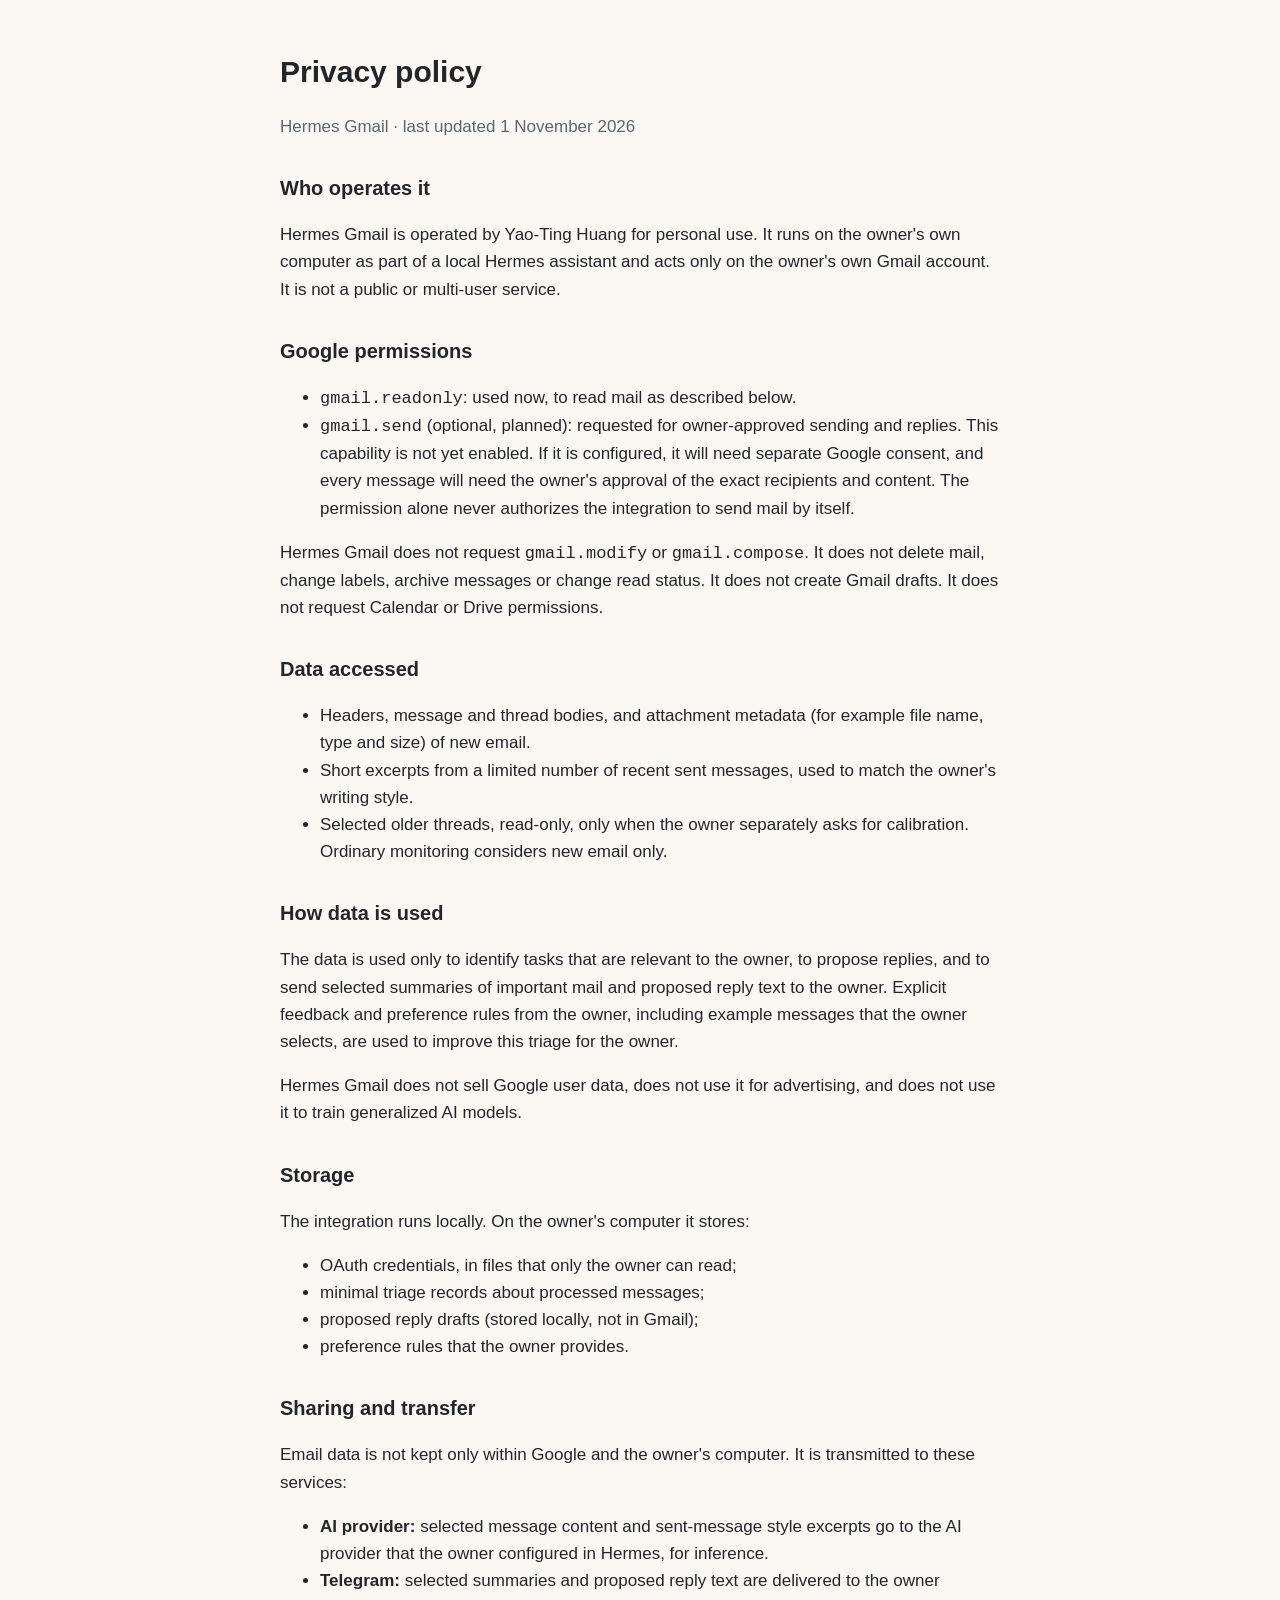
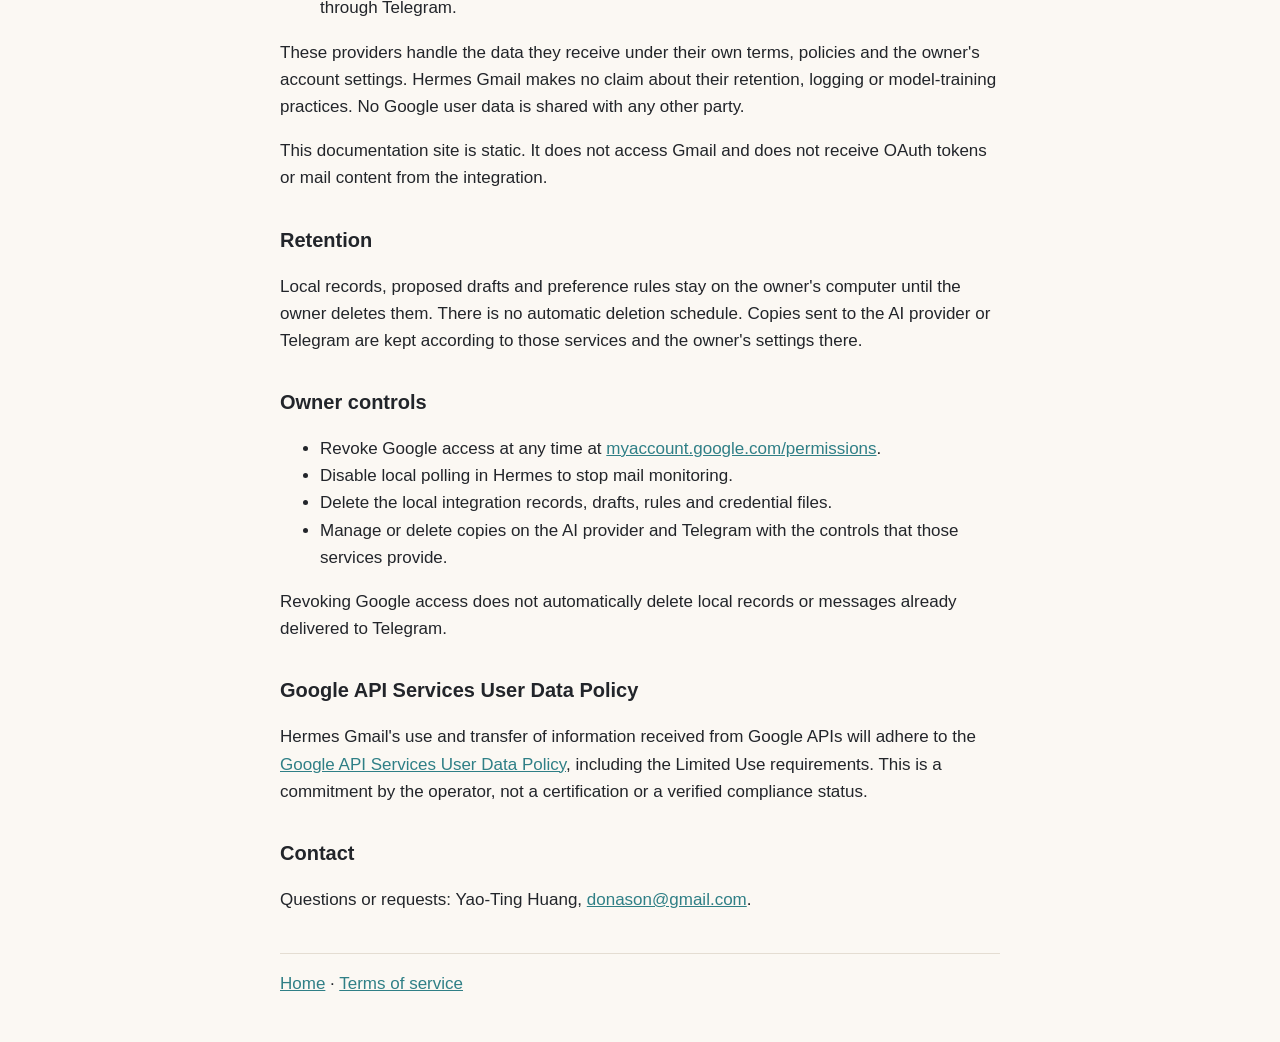
==== hermes-gmail/privacy.html @ a203ae4c "Add separate Hermes Gmail homepage and data-use policies" ====
<!doctype html>
<html lang="en"><head><meta charset="utf-8"><meta name="viewport" content="width=device-width,initial-scale=1">
<title>Privacy Policy · Hermes Gmail</title><link rel="stylesheet" href="../style.css"></head>
<body><main>
<h1>Privacy policy</h1>
<p class="muted">Hermes Gmail · last updated 1 November 2026</p>
<h2>Who operates it</h2>
<p>Hermes Gmail is operated by Yao-Ting Huang for personal use. It runs on the owner's own computer as part of a local Hermes assistant and acts only on the owner's own Gmail account. It is not a public or multi-user service.</p>
<h2>Google permissions</h2>
<ul>
<li><code>gmail.readonly</code>: used now, to read mail as described below.</li>
<li><code>gmail.send</code> (optional, planned): requested for owner-approved sending and replies. This capability is not yet enabled. If it is configured, it will need separate Google consent, and every message will need the owner's approval of the exact recipients and content. The permission alone never authorizes the integration to send mail by itself.</li>
</ul>
<p>Hermes Gmail does not request <code>gmail.modify</code> or <code>gmail.compose</code>. It does not delete mail, change labels, archive messages or change read status. It does not create Gmail drafts. It does not request Calendar or Drive permissions.</p>
<h2>Data accessed</h2>
<ul>
<li>Headers, message and thread bodies, and attachment metadata (for example file name, type and size) of new email.</li>
<li>Short excerpts from a limited number of recent sent messages, used to match the owner's writing style.</li>
<li>Selected older threads, read-only, only when the owner separately asks for calibration. Ordinary monitoring considers new email only.</li>
</ul>
<h2>How data is used</h2>
<p>The data is used only to identify tasks that are relevant to the owner, to propose replies, and to send selected summaries of important mail and proposed reply text to the owner. Explicit feedback and preference rules from the owner, including example messages that the owner selects, are used to improve this triage for the owner.</p>
<p>Hermes Gmail does not sell Google user data, does not use it for advertising, and does not use it to train generalized AI models.</p>
<h2>Storage</h2>
<p>The integration runs locally. On the owner's computer it stores:</p>
<ul>
<li>OAuth credentials, in files that only the owner can read;</li>
<li>minimal triage records about processed messages;</li>
<li>proposed reply drafts (stored locally, not in Gmail);</li>
<li>preference rules that the owner provides.</li>
</ul>
<h2>Sharing and transfer</h2>
<p>Email data is not kept only within Google and the owner's computer. It is transmitted to these services:</p>
<ul>
<li><strong>AI provider:</strong> selected message content and sent-message style excerpts go to the AI provider that the owner configured in Hermes, for inference.</li>
<li><strong>Telegram:</strong> selected summaries and proposed reply text are delivered to the owner through Telegram.</li>
</ul>
<p>These providers handle the data they receive under their own terms, policies and the owner's account settings. Hermes Gmail makes no claim about their retention, logging or model-training practices. No Google user data is shared with any other party.</p>
<p>This documentation site is static. It does not access Gmail and does not receive OAuth tokens or mail content from the integration.</p>
<h2>Retention</h2>
<p>Local records, proposed drafts and preference rules stay on the owner's computer until the owner deletes them. There is no automatic deletion schedule. Copies sent to the AI provider or Telegram are kept according to those services and the owner's settings there.</p>
<h2>Owner controls</h2>
<ul>
<li>Revoke Google access at any time at <a href="https://myaccount.google.com/permissions">myaccount.google.com/permissions</a>.</li>
<li>Disable local polling in Hermes to stop mail monitoring.</li>
<li>Delete the local integration records, drafts, rules and credential files.</li>
<li>Manage or delete copies on the AI provider and Telegram with the controls that those services provide.</li>
</ul>
<p>Revoking Google access does not automatically delete local records or messages already delivered to Telegram.</p>
<h2>Google API Services User Data Policy</h2>
<p>Hermes Gmail's use and transfer of information received from Google APIs will adhere to the <a href="https://developers.google.com/terms/api-services-user-data-policy">Google API Services User Data Policy</a>, including the Limited Use requirements. This is a commitment by the operator, not a certification or a verified compliance status.</p>
<h2>Contact</h2>
<p>Questions or requests: Yao-Ting Huang, <a href="mailto:donason@gmail.com">donason@gmail.com</a>.</p>
<nav><a href="index.html">Home</a> · <a href="terms.html">Terms of service</a></nav>
</main></body></html>
---- style.css ----
:root{--bg:#FBF8F3;--ink:#22252A;--muted:#5B6770;--teal:#2F7F86;--line:#E4DDD2}
@media (prefers-color-scheme:dark){:root{--bg:#1B2124;--ink:#EDE8DF;--muted:#A9B3B6;--teal:#8FD3C7;--line:#33403F}}
body{background:var(--bg);color:var(--ink);font:17px/1.6 -apple-system,"Helvetica Neue",Arial,sans-serif;margin:0;padding:48px 16px}
main{max-width:720px;margin:0 auto}h1{font-size:30px;margin:0 0 8px}h2{font-size:20px;margin:32px 0 8px}
p,li{color:var(--ink)}.muted{color:var(--muted)}a{color:var(--teal)}nav{border-top:1px solid var(--line);margin-top:40px;padding-top:16px}
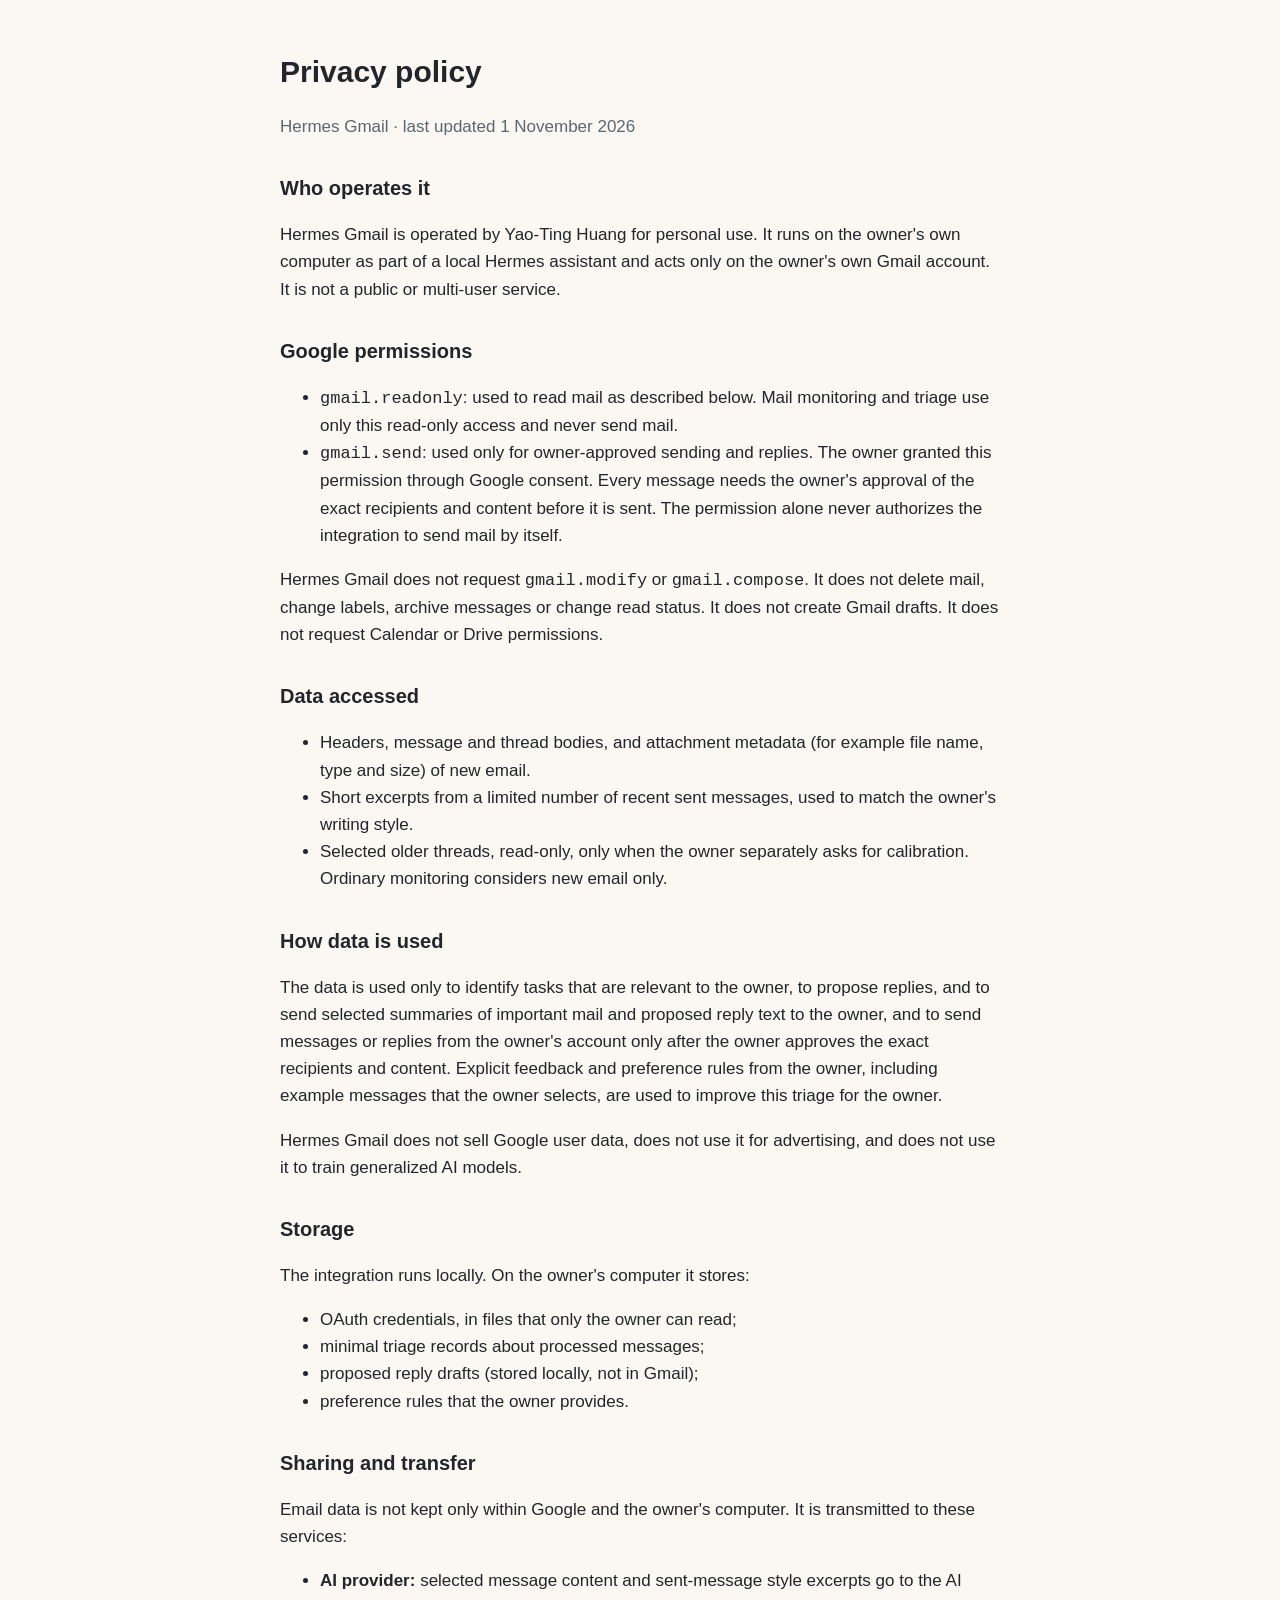
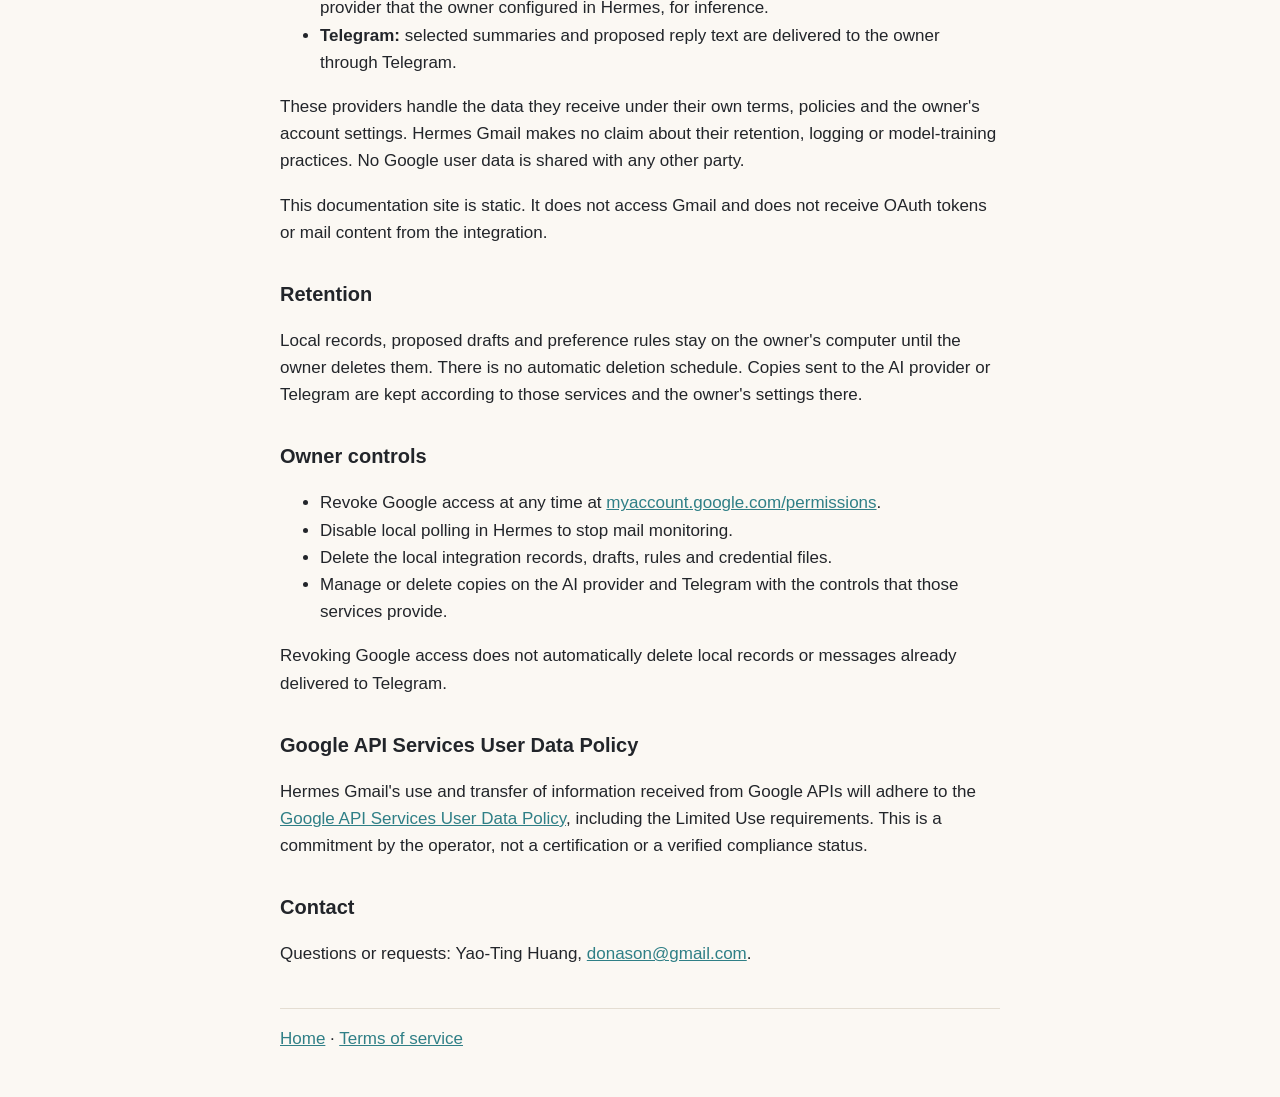
==== commit 9fad1969: "Document approved Gmail send and reply capability" ====
--- a/hermes-gmail/privacy.html
+++ b/hermes-gmail/privacy.html
@@ -8,8 +8,8 @@
 <p>Hermes Gmail is operated by Yao-Ting Huang for personal use. It runs on the owner's own computer as part of a local Hermes assistant and acts only on the owner's own Gmail account. It is not a public or multi-user service.</p>
 <h2>Google permissions</h2>
 <ul>
-<li><code>gmail.readonly</code>: used now, to read mail as described below.</li>
-<li><code>gmail.send</code> (optional, planned): requested for owner-approved sending and replies. This capability is not yet enabled. If it is configured, it will need separate Google consent, and every message will need the owner's approval of the exact recipients and content. The permission alone never authorizes the integration to send mail by itself.</li>
+<li><code>gmail.readonly</code>: used to read mail as described below. Mail monitoring and triage use only this read-only access and never send mail.</li>
+<li><code>gmail.send</code>: used only for owner-approved sending and replies. The owner granted this permission through Google consent. Every message needs the owner's approval of the exact recipients and content before it is sent. The permission alone never authorizes the integration to send mail by itself.</li>
 </ul>
 <p>Hermes Gmail does not request <code>gmail.modify</code> or <code>gmail.compose</code>. It does not delete mail, change labels, archive messages or change read status. It does not create Gmail drafts. It does not request Calendar or Drive permissions.</p>
 <h2>Data accessed</h2>
@@ -19,7 +19,7 @@
 <li>Selected older threads, read-only, only when the owner separately asks for calibration. Ordinary monitoring considers new email only.</li>
 </ul>
 <h2>How data is used</h2>
-<p>The data is used only to identify tasks that are relevant to the owner, to propose replies, and to send selected summaries of important mail and proposed reply text to the owner. Explicit feedback and preference rules from the owner, including example messages that the owner selects, are used to improve this triage for the owner.</p>
+<p>The data is used only to identify tasks that are relevant to the owner, to propose replies, and to send selected summaries of important mail and proposed reply text to the owner, and to send messages or replies from the owner's account only after the owner approves the exact recipients and content. Explicit feedback and preference rules from the owner, including example messages that the owner selects, are used to improve this triage for the owner.</p>
 <p>Hermes Gmail does not sell Google user data, does not use it for advertising, and does not use it to train generalized AI models.</p>
 <h2>Storage</h2>
 <p>The integration runs locally. On the owner's computer it stores:</p>
